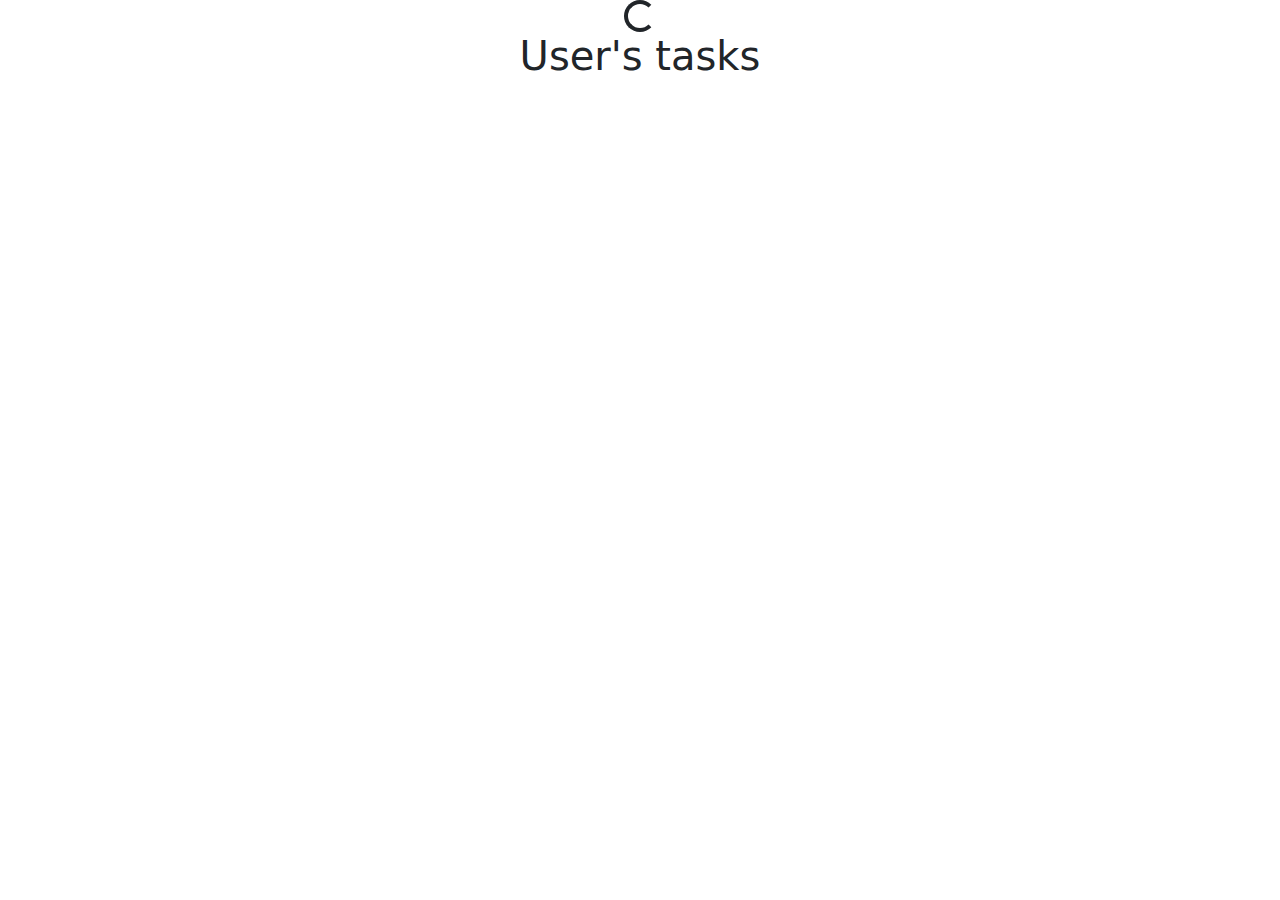
==== view/index.html @ cde4d93b "Create viewer for project" ====
<!DOCTYPE html>
<html lang="en">
<head>
    <meta charset="UTF-8">
    <meta name="viewport" content="width=device-width, initial-scale=1.0">
    <link href="https://cdn.jsdelivr.net/npm/bootstrap@5.3.3/dist/css/bootstrap.min.css" rel="stylesheet" integrity="sha384-QWTKZyjpPEjISv5WaRU9OFeRpok6YctnYmDr5pNlyT2bRjXh0JMhjY6hW+ALEwIH" crossorigin="anonymous">
    <title>ToDo Simple App</title>
    
</head>
<body>
    <div class="d-flex justify-content-center">
        <div class="spinner-border" role="status" id="loading">
            
        </div>
        
    </div>

    <p class="h1 text-center">User's tasks</p>

    <table class="table table-hover">
        <tbody id="tasks">

        </tbody>        
    </table>
    <script src="script.js"></script>
    <script src="https://cdn.jsdelivr.net/npm/bootstrap@5.3.3/dist/js/bootstrap.bundle.min.js" integrity="sha384-YvpcrYf0tY3lHB60NNkmXc5s9fDVZLESaAA55NDzOxhy9GkcIdslK1eN7N6jIeHz" crossorigin="anonymous"></script>
</body>
</html>
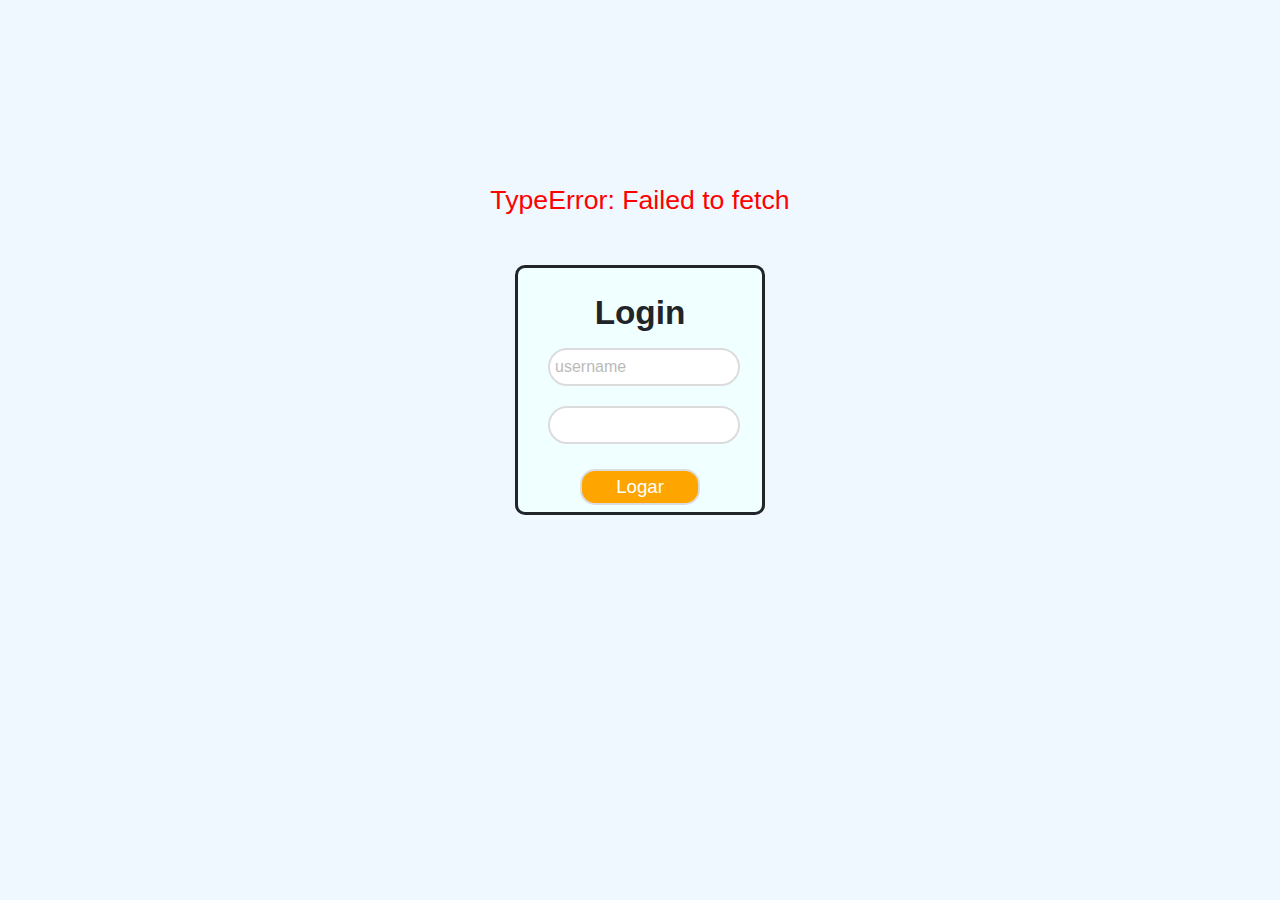
==== commit b6485761: "Refactory View and security" ====
--- a/view/index.html
+++ b/view/index.html
@@ -5,23 +5,20 @@
     <meta name="viewport" content="width=device-width, initial-scale=1.0">
     <link href="https://cdn.jsdelivr.net/npm/bootstrap@5.3.3/dist/css/bootstrap.min.css" rel="stylesheet" integrity="sha384-QWTKZyjpPEjISv5WaRU9OFeRpok6YctnYmDr5pNlyT2bRjXh0JMhjY6hW+ALEwIH" crossorigin="anonymous">
     <title>ToDo Simple App</title>
-    
+    <link rel="stylesheet" href="style.css">
 </head>
 <body>
-    <div class="d-flex justify-content-center">
-        <div class="spinner-border" role="status" id="loading">
-            
+    <main>
+        <span id="error-message">Error</span>
+        <div id="loginPage" class="">
+            <span>Login</span>
+            <input type="text" name="username" id="username" placeholder="username">
+            <input type="password" name="password" id="password">
+            <input type="submit" value="Logar" id="submit">
         </div>
-        
-    </div>
+    </main>
 
-    <p class="h1 text-center">User's tasks</p>
-
-    <table class="table table-hover">
-        <tbody id="tasks">
-
-        </tbody>        
-    </table>
+    
     <script src="script.js"></script>
     <script src="https://cdn.jsdelivr.net/npm/bootstrap@5.3.3/dist/js/bootstrap.bundle.min.js" integrity="sha384-YvpcrYf0tY3lHB60NNkmXc5s9fDVZLESaAA55NDzOxhy9GkcIdslK1eN7N6jIeHz" crossorigin="anonymous"></script>
 </body>
--- a/view/style.css
+++ b/view/style.css
@@ -0,0 +1,81 @@
+*{
+    box-sizing: border-box;
+    margin: 0;
+    padding: 0;
+    font-family: 'Gill Sans', 'Gill Sans MT', Calibri, 'Trebuchet MS', sans-serif;
+}
+main{
+    height: 100vh;
+    width: 100vw;
+    background-color: aliceblue;
+    text-align: center;
+}
+
+span#error-message{
+    color: red;
+    font-size: 20pt;
+
+    margin: auto;
+    position: relative;
+    top: 20vh;
+
+    display: none;
+}
+
+div#loginPage{
+    width: 250px;
+    height: 250px;
+    background-color: azure;
+
+    margin: auto;
+    padding: 20px;
+    position: relative;
+    top: 25vh;
+
+    border-style: solid;
+    border-radius: 10px;
+
+    text-align: center;
+    align-items: center;
+    align-self: center;
+    align-content: center;
+}
+
+div#loginPage span{
+    font-size: 25pt;
+    font-weight: bold;   
+}
+div#loginPage input{
+    margin: 10px;
+    border-radius: 25px;
+    border-style: solid;
+    border-color: gainsboro;
+    padding: 5px;
+    transition: .2s;
+}
+div#loginPage input::placeholder{
+    opacity: 0.5;
+}
+
+div#loginPage input:focus{
+    outline: none !important;
+    border:3px solid rgb(83, 83, 83);
+}
+
+div#loginPage input#submit{
+    margin-top: 15px;
+    width: 120px;
+    padding: 2px;
+    background-color: orange;
+    color: white;
+    font-size: 14pt;
+
+    border-radius: 15px;
+    border-style: solid;
+    border-color: gainsboro;
+}
+div#loginPage input#submit:hover{
+    border-radius: 15px;
+    border-style: solid;
+    border-color: rgb(83, 83, 83);
+}
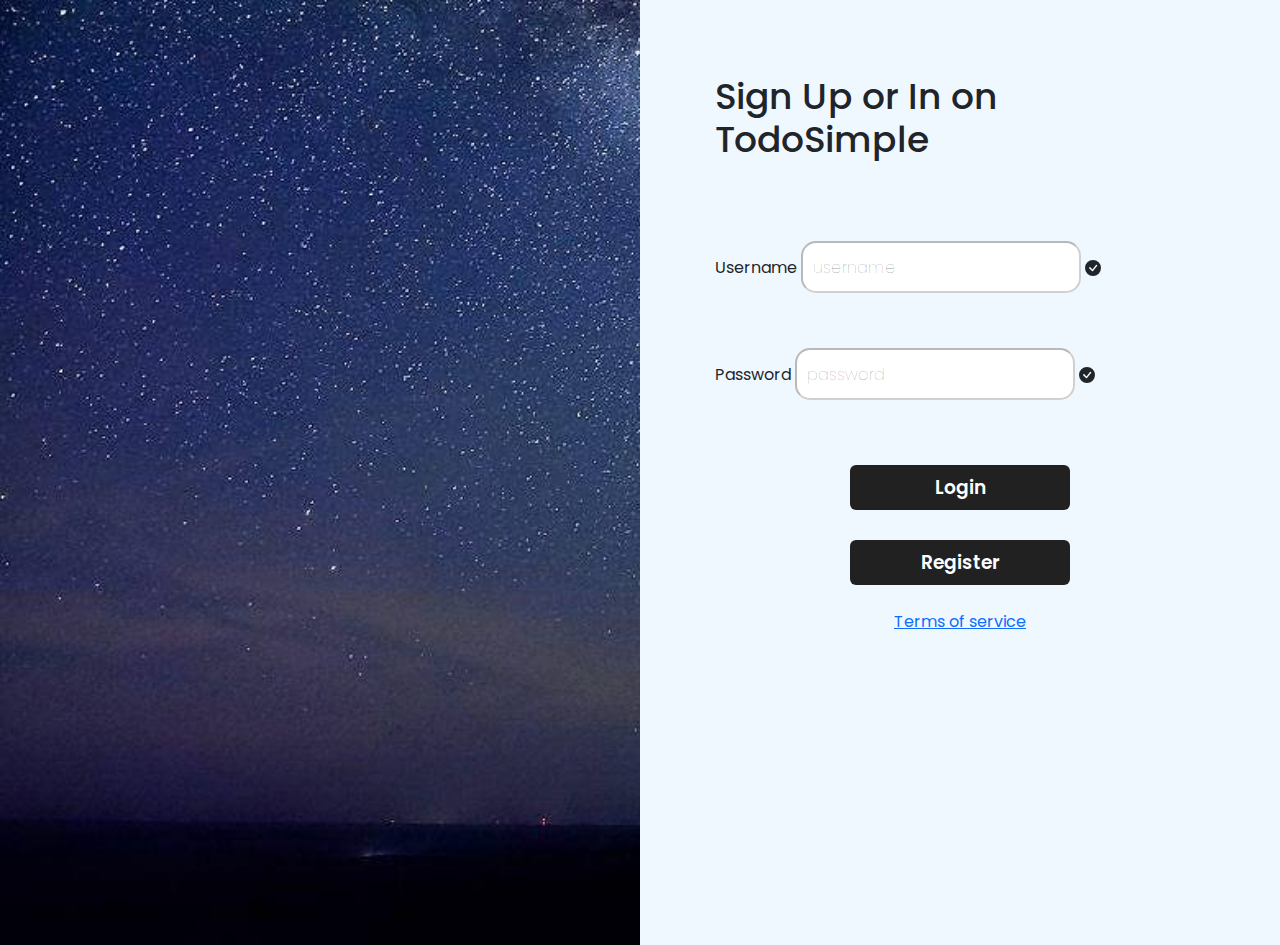
==== commit e670b3e0: "Refactory view" ====
--- a/view/index.html
+++ b/view/index.html
@@ -3,23 +3,68 @@
 <head>
     <meta charset="UTF-8">
     <meta name="viewport" content="width=device-width, initial-scale=1.0">
-    <link href="https://cdn.jsdelivr.net/npm/bootstrap@5.3.3/dist/css/bootstrap.min.css" rel="stylesheet" integrity="sha384-QWTKZyjpPEjISv5WaRU9OFeRpok6YctnYmDr5pNlyT2bRjXh0JMhjY6hW+ALEwIH" crossorigin="anonymous">
-    <title>ToDo Simple App</title>
-    <link rel="stylesheet" href="style.css">
+    <title>TodoSimple Home • signed with: </title>
+    <link rel="stylesheet" href="home.css">
 </head>
 <body>
+    <nav id="navbar">
+        <h3 id="title">TodoSimple</h3>
+        <ul id="nav-list">
+            <li>Tasks</li>
+            <li>Perfil</li>
+        </ul>
+    </nav>
+    <header>
+        <ul id="method-list">
+            <li>
+                <div id="create-task">
+                    <input type="text" name="name-task" id="name-task" placeholder="Name">
+                    <input type="text" name="description-task" id="description-task" placeholder="Description">
+                    <button type="button">Create</button>
+                </div>
+            </li>
+            <li>
+                <div id="delete-task">
+                    <input type="text" name="id-task" id="id-task" placeholder="ID">
+                    <button type="button">delete</button>
+                </div>
+            </li>
+        </ul>
+    </header>
     <main>
-        <span id="error-message">Error</span>
-        <div id="loginPage" class="">
-            <span>Login</span>
-            <input type="text" name="username" id="username" placeholder="username">
-            <input type="password" name="password" id="password">
-            <input type="submit" value="Logar" id="submit">
-        </div>
+        <table>
+            <thead>
+                <tr>
+                    <th scope="col">ID</th>
+                    <th scope="col">Name</th>
+                    <th scope="col">Description</th>
+                  </tr>
+            </thead>
+            <tbody id="tasks">
+                <tr>
+                  <th scope="row">Chris</th>
+                  <td>HTML tables</td>
+                  <td>22</td>
+                </tr>
+                <tr>
+                  <th scope="row">Dennis</th>
+                  <td>Web accessibility</td>
+                  <td>45</td>
+                </tr>
+                <tr>
+                  <th scope="row">Sarah</th>
+                  <td>JavaScript frameworks</td>
+                  <td>29</td>
+                </tr>
+                <tr>
+                  <th scope="row">Karen</th>
+                  <td>Web performance</td>
+                  <td>36</td>
+                </tr>
+              </tbody>
+        </table>
     </main>
 
-    
-    <script src="script.js"></script>
-    <script src="https://cdn.jsdelivr.net/npm/bootstrap@5.3.3/dist/js/bootstrap.bundle.min.js" integrity="sha384-YvpcrYf0tY3lHB60NNkmXc5s9fDVZLESaAA55NDzOxhy9GkcIdslK1eN7N6jIeHz" crossorigin="anonymous"></script>
+    <script src="js/main.js"></script>
 </body>
 </html>--- a/view/home.css
+++ b/view/home.css
@@ -0,0 +1,73 @@
+@import url('https://fonts.googleapis.com/css2?family=Poppins:ital,wght@0,100;0,200;0,300;0,400;0,500;0,600;0,700;0,800;0,900;1,100;1,200;1,300;1,400;1,500;1,600;1,700;1,800;1,900&display=swap');
+
+:root{
+    --font-famiy: "Poppins", serif;
+}
+
+*{
+    box-sizing: border-box;
+    margin: 0;
+    padding: 0;
+    font-family: var(--font-famiy);
+}
+
+#navbar{
+    width: 100%;
+    height: 50px;
+
+    padding: 8px;
+
+    background-color: white;
+    border-color: black;
+    border-style: solid;
+    border-width: 1px;
+}
+
+#navbar #nav-list{
+    float: right;
+    list-style: none;
+    display: flex;
+    flex-direction: row;
+
+    position: relative;
+    bottom: 4vh;
+}
+
+#nav-list li{
+    margin-right: 25px;
+    margin-left: 25px;
+}
+
+table {
+    border-collapse: collapse;
+    border: 2px solid rgb(140 140 140);
+    font-family: sans-serif;
+    font-size: 0.8rem;
+    letter-spacing: 1px;
+    width: 100%;
+  }
+
+  thead,
+tfoot {
+  background-color: rgb(228 240 245);
+}
+th,
+td {
+  border: 1px solid rgb(160 160 160);
+  padding: 8px 10px;
+}
+td:last-of-type {
+    text-align: center;
+  }
+  
+  tbody > tr:nth-of-type(even) {
+    background-color: rgb(237 238 242);
+  }
+  
+  tfoot th {
+    text-align: right;
+  }
+  
+  tfoot td {
+    font-weight: bold;
+  }